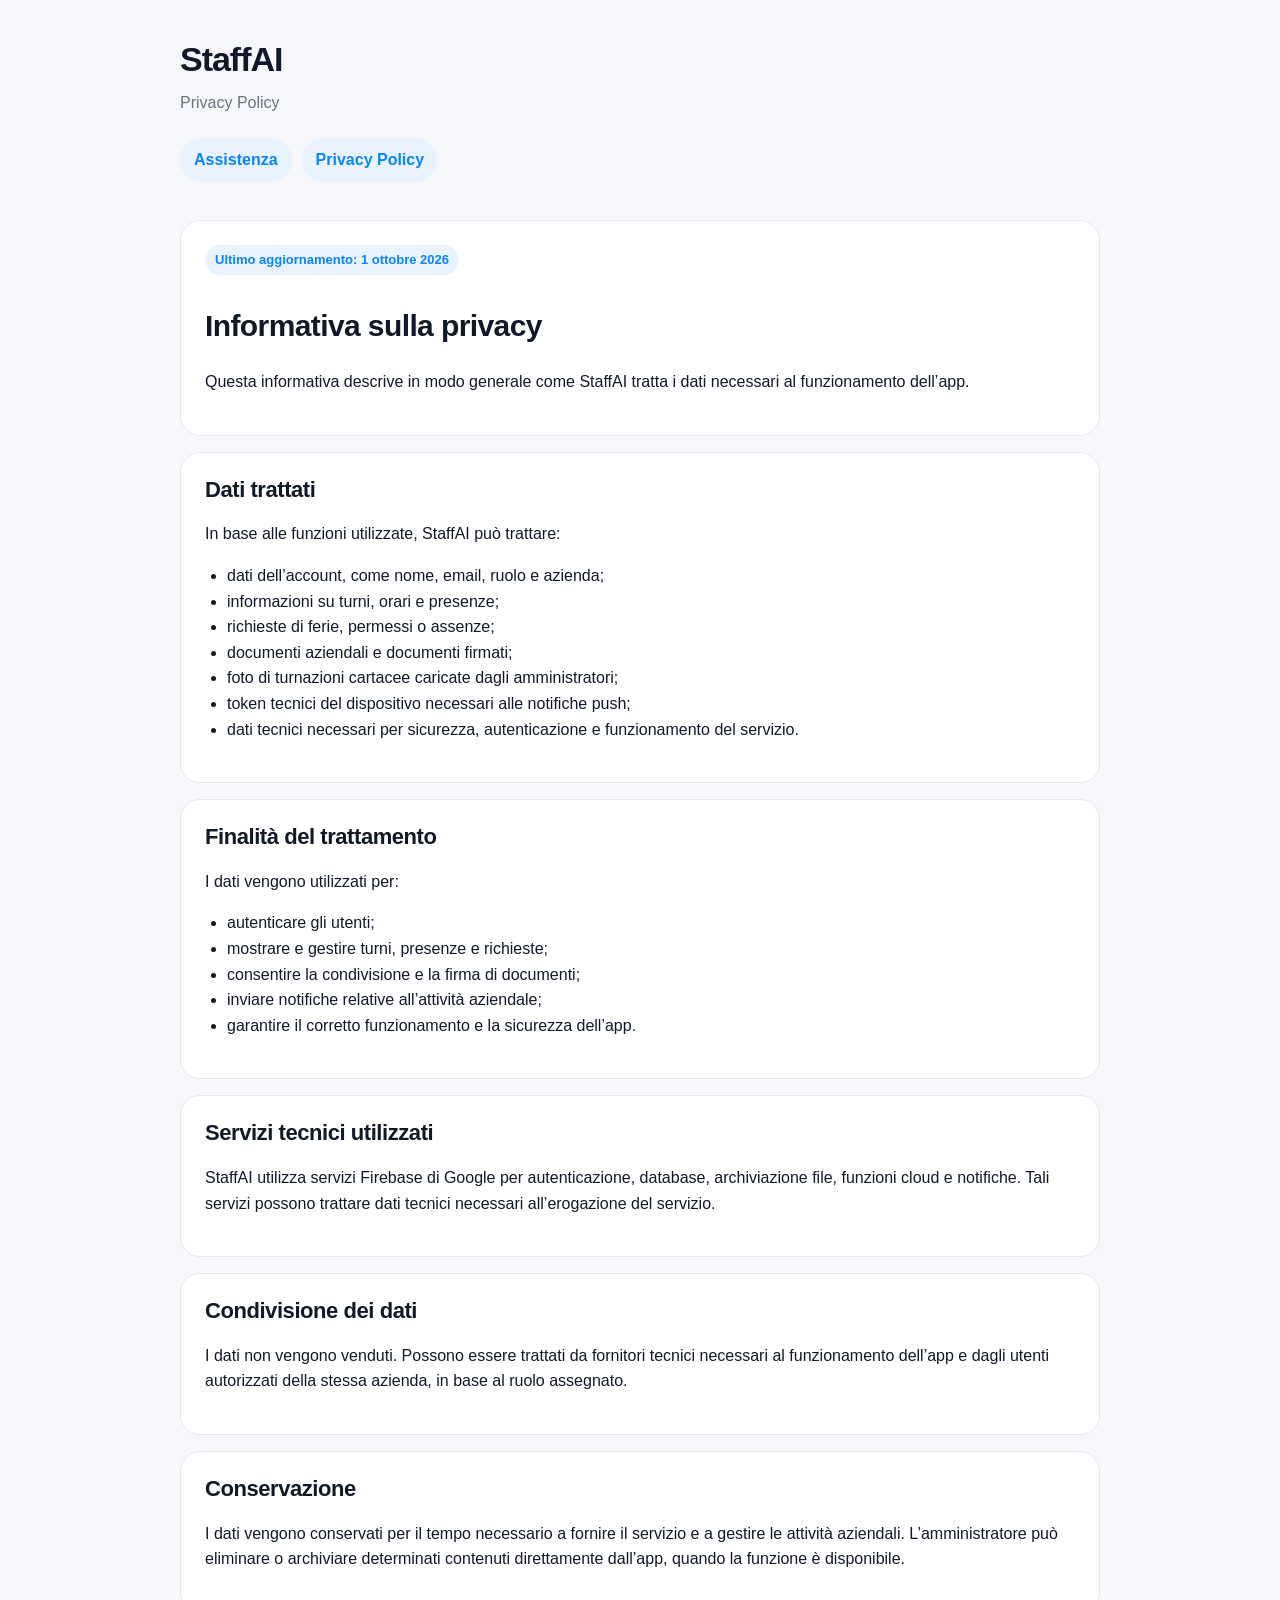
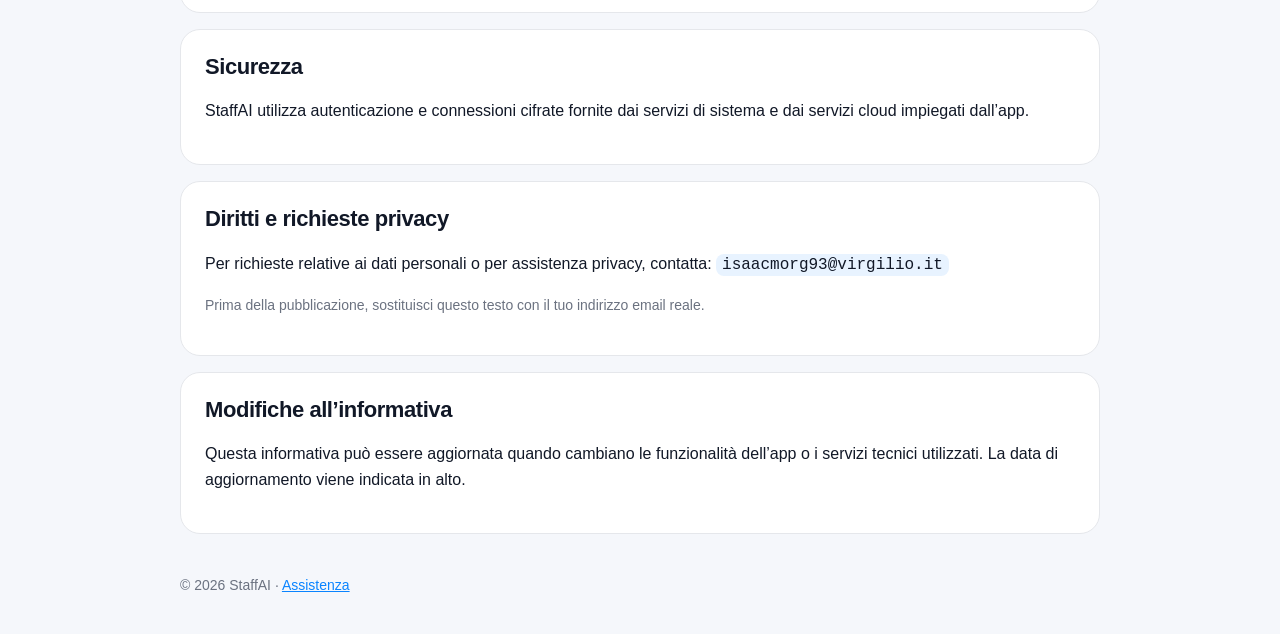
==== privacy.html @ e9c4e8e3 "Add files via upload" ====
<!doctype html>
<html lang="it">
<head>
  <meta charset="utf-8">
  <meta name="viewport" content="width=device-width, initial-scale=1">
  <title>StaffAI - Privacy Policy</title>
  <meta name="description" content="Informativa privacy di StaffAI.">
  <link rel="stylesheet" href="styles.css">
</head>
<body>
  <div class="container">
    <header>
      <div class="brand">StaffAI</div>
      <div class="subtitle">Privacy Policy</div>
      <nav>
        <a href="index.html">Assistenza</a>
        <a href="privacy.html">Privacy Policy</a>
      </nav>
    </header>

    <main>
      <section class="card">
        <span class="badge">Ultimo aggiornamento: 1 ottobre 2026</span>
        <h1>Informativa sulla privacy</h1>
        <p>
          Questa informativa descrive in modo generale come StaffAI tratta i dati
          necessari al funzionamento dell’app.
        </p>
      </section>

      <section class="card">
        <h2>Dati trattati</h2>
        <p>In base alle funzioni utilizzate, StaffAI può trattare:</p>
        <ul>
          <li>dati dell’account, come nome, email, ruolo e azienda;</li>
          <li>informazioni su turni, orari e presenze;</li>
          <li>richieste di ferie, permessi o assenze;</li>
          <li>documenti aziendali e documenti firmati;</li>
          <li>foto di turnazioni cartacee caricate dagli amministratori;</li>
          <li>token tecnici del dispositivo necessari alle notifiche push;</li>
          <li>dati tecnici necessari per sicurezza, autenticazione e funzionamento del servizio.</li>
        </ul>
      </section>

      <section class="card">
        <h2>Finalità del trattamento</h2>
        <p>I dati vengono utilizzati per:</p>
        <ul>
          <li>autenticare gli utenti;</li>
          <li>mostrare e gestire turni, presenze e richieste;</li>
          <li>consentire la condivisione e la firma di documenti;</li>
          <li>inviare notifiche relative all’attività aziendale;</li>
          <li>garantire il corretto funzionamento e la sicurezza dell’app.</li>
        </ul>
      </section>

      <section class="card">
        <h2>Servizi tecnici utilizzati</h2>
        <p>
          StaffAI utilizza servizi Firebase di Google per autenticazione,
          database, archiviazione file, funzioni cloud e notifiche.
          Tali servizi possono trattare dati tecnici necessari all’erogazione del servizio.
        </p>
      </section>

      <section class="card">
        <h2>Condivisione dei dati</h2>
        <p>
          I dati non vengono venduti. Possono essere trattati da fornitori tecnici
          necessari al funzionamento dell’app e dagli utenti autorizzati della stessa azienda,
          in base al ruolo assegnato.
        </p>
      </section>

      <section class="card">
        <h2>Conservazione</h2>
        <p>
          I dati vengono conservati per il tempo necessario a fornire il servizio
          e a gestire le attività aziendali. L’amministratore può eliminare o archiviare
          determinati contenuti direttamente dall’app, quando la funzione è disponibile.
        </p>
      </section>

      <section class="card">
        <h2>Sicurezza</h2>
        <p>
          StaffAI utilizza autenticazione e connessioni cifrate fornite dai servizi
          di sistema e dai servizi cloud impiegati dall’app.
        </p>
      </section>

      <section class="card">
        <h2>Diritti e richieste privacy</h2>
        <p>
          Per richieste relative ai dati personali o per assistenza privacy, contatta:
          <span class="email-placeholder">isaacmorg93@virgilio.it</span>
        </p>
        <p class="note">
          Prima della pubblicazione, sostituisci questo testo con il tuo indirizzo email reale.
        </p>
      </section>

      <section class="card">
        <h2>Modifiche all’informativa</h2>
        <p>
          Questa informativa può essere aggiornata quando cambiano le funzionalità dell’app
          o i servizi tecnici utilizzati. La data di aggiornamento viene indicata in alto.
        </p>
      </section>
    </main>

    <footer>
      © 2026 StaffAI · <a href="index.html">Assistenza</a>
    </footer>
  </div>
</body>
</html>
---- styles.css ----
:root {
  color-scheme: light dark;
  --bg: #f5f7fb;
  --card: #ffffff;
  --text: #111827;
  --muted: #6b7280;
  --border: #e5e7eb;
  --accent: #0a84ff;
  --accent-soft: #e8f3ff;
}

@media (prefers-color-scheme: dark) {
  :root {
    --bg: #0b0f14;
    --card: #111827;
    --text: #f9fafb;
    --muted: #9ca3af;
    --border: #253044;
    --accent-soft: #10253d;
  }
}

* { box-sizing: border-box; }

body {
  margin: 0;
  font-family: -apple-system, BlinkMacSystemFont, "SF Pro Text", "Segoe UI", sans-serif;
  background: var(--bg);
  color: var(--text);
  line-height: 1.6;
}

.container {
  width: min(920px, calc(100% - 32px));
  margin: 0 auto;
}

header {
  padding: 32px 0 12px;
}

.brand {
  font-size: 34px;
  font-weight: 800;
  letter-spacing: -0.03em;
}

.subtitle {
  color: var(--muted);
  margin-top: 4px;
}

nav {
  display: flex;
  gap: 10px;
  flex-wrap: wrap;
  margin: 22px 0 10px;
}

nav a {
  text-decoration: none;
  color: var(--accent);
  background: var(--accent-soft);
  border-radius: 999px;
  padding: 9px 14px;
  font-weight: 600;
}

.card {
  background: var(--card);
  border: 1px solid var(--border);
  border-radius: 20px;
  padding: 24px;
  margin: 16px 0;
}

h1, h2, h3 {
  line-height: 1.2;
  letter-spacing: -0.02em;
}

h1 { font-size: 30px; }
h2 { font-size: 22px; margin-top: 0; }

ul { padding-left: 22px; }

.badge {
  display: inline-block;
  font-size: 13px;
  font-weight: 700;
  color: var(--accent);
  background: var(--accent-soft);
  border-radius: 999px;
  padding: 5px 10px;
  margin-bottom: 8px;
}

.note {
  color: var(--muted);
  font-size: 14px;
}

.email-placeholder {
  font-family: ui-monospace, SFMono-Regular, Menlo, monospace;
  word-break: break-all;
  background: var(--accent-soft);
  border-radius: 8px;
  padding: 2px 6px;
}

footer {
  color: var(--muted);
  font-size: 14px;
  padding: 24px 0 40px;
}

a { color: var(--accent); }
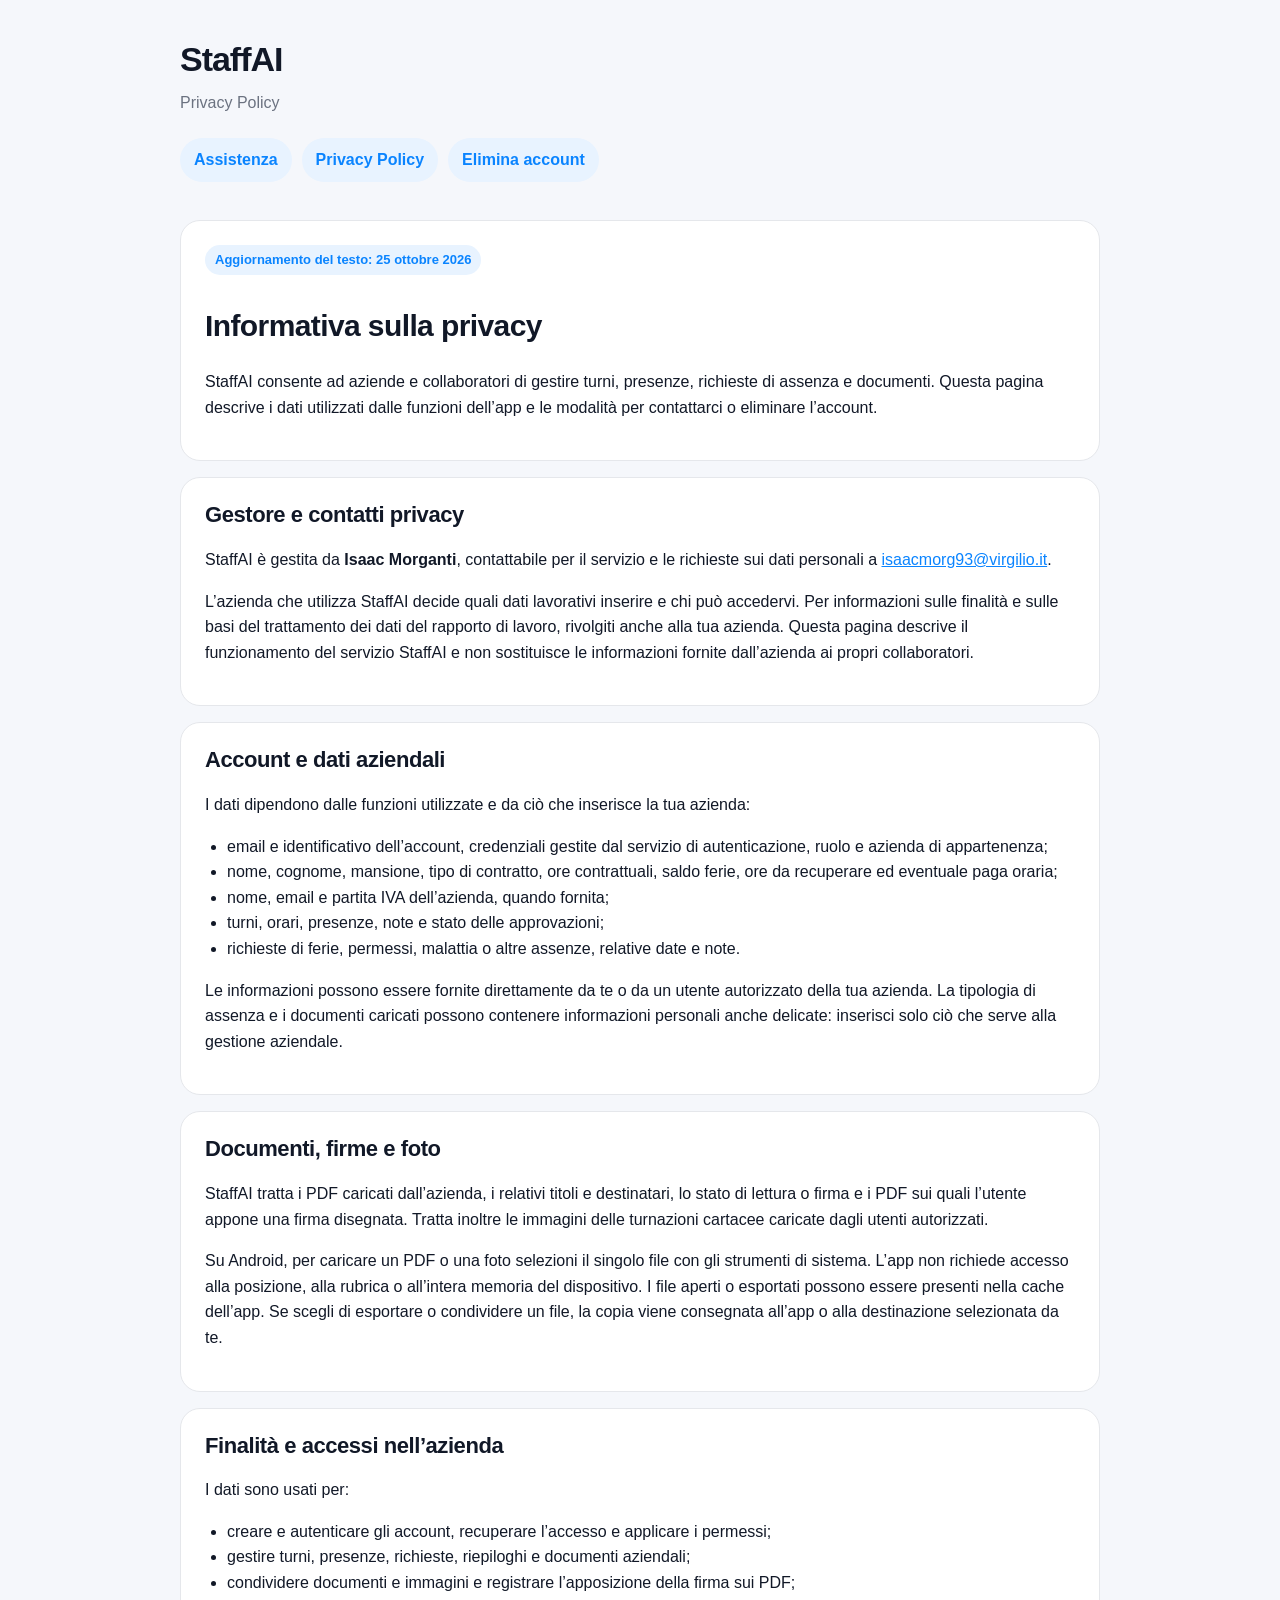
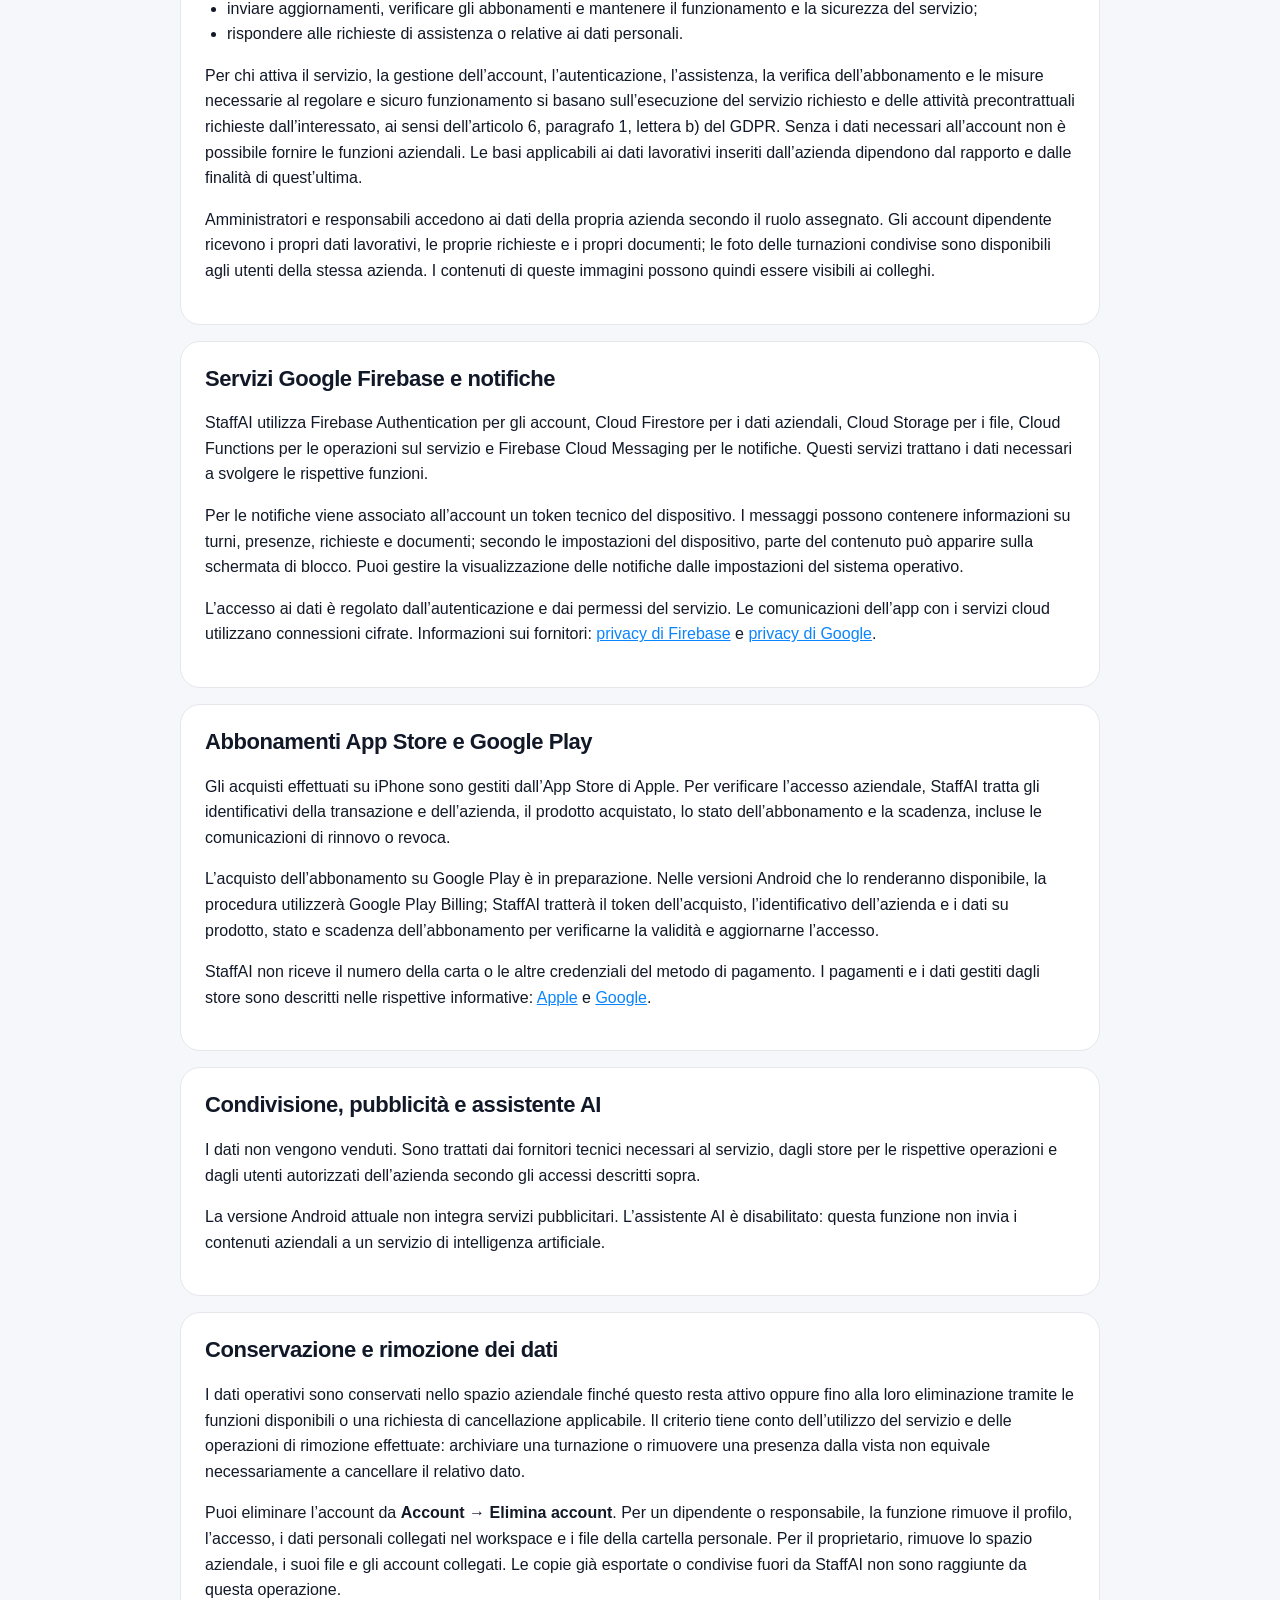
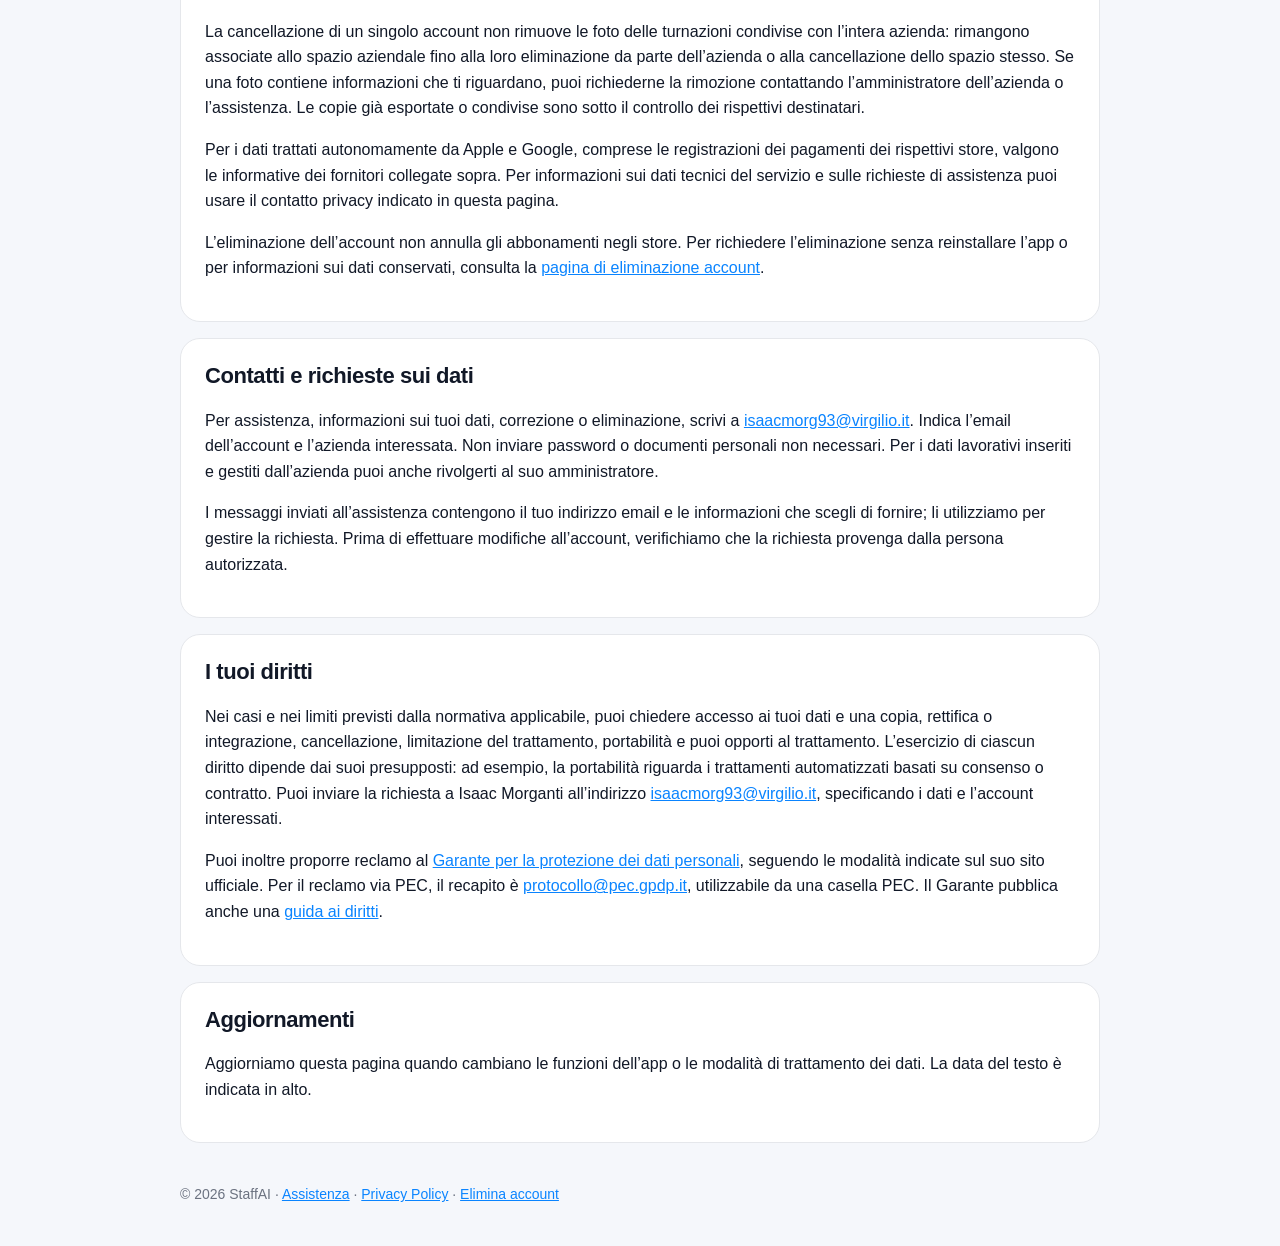
==== commit 1a715149: "Update StaffAI privacy and add account deletion instructions" ====
--- a/privacy.html
+++ b/privacy.html
@@ -4,7 +4,7 @@
   <meta charset="utf-8">
   <meta name="viewport" content="width=device-width, initial-scale=1">
   <title>StaffAI - Privacy Policy</title>
-  <meta name="description" content="Informativa privacy di StaffAI.">
+  <meta name="description" content="Come StaffAI tratta account, dati aziendali, documenti, notifiche e abbonamenti.">
   <link rel="stylesheet" href="styles.css">
 </head>
 <body>
@@ -15,102 +15,95 @@
       <nav>
         <a href="index.html">Assistenza</a>
         <a href="privacy.html">Privacy Policy</a>
+        <a href="delete-account.html">Elimina account</a>
       </nav>
     </header>
-
     <main>
-      <section class="card">
-        <span class="badge">Ultimo aggiornamento: 1 ottobre 2026</span>
-        <h1>Informativa sulla privacy</h1>
-        <p>
-          Questa informativa descrive in modo generale come StaffAI tratta i dati
-          necessari al funzionamento dell’app.
-        </p>
-      </section>
 
       <section class="card">
-        <h2>Dati trattati</h2>
-        <p>In base alle funzioni utilizzate, StaffAI può trattare:</p>
+        <span class="badge">Aggiornamento del testo: 25 ottobre 2026</span>
+        <h1>Informativa sulla privacy</h1>
+        <p>StaffAI consente ad aziende e collaboratori di gestire turni, presenze, richieste di assenza e documenti. Questa pagina descrive i dati utilizzati dalle funzioni dell’app e le modalità per contattarci o eliminare l’account.</p>
+      </section>
+      <section class="card">
+        <h2>Gestore e contatti privacy</h2>
+        <p>StaffAI è gestita da <strong>Isaac Morganti</strong>, contattabile per il servizio e le richieste sui dati personali a <a href="mailto:isaacmorg93@virgilio.it">isaacmorg93@virgilio.it</a>.</p>
+        <p>L’azienda che utilizza StaffAI decide quali dati lavorativi inserire e chi può accedervi. Per informazioni sulle finalità e sulle basi del trattamento dei dati del rapporto di lavoro, rivolgiti anche alla tua azienda. Questa pagina descrive il funzionamento del servizio StaffAI e non sostituisce le informazioni fornite dall’azienda ai propri collaboratori.</p>
+      </section>
+      <section class="card">
+        <h2>Account e dati aziendali</h2>
+        <p>I dati dipendono dalle funzioni utilizzate e da ciò che inserisce la tua azienda:</p>
         <ul>
-          <li>dati dell’account, come nome, email, ruolo e azienda;</li>
-          <li>informazioni su turni, orari e presenze;</li>
-          <li>richieste di ferie, permessi o assenze;</li>
-          <li>documenti aziendali e documenti firmati;</li>
-          <li>foto di turnazioni cartacee caricate dagli amministratori;</li>
-          <li>token tecnici del dispositivo necessari alle notifiche push;</li>
-          <li>dati tecnici necessari per sicurezza, autenticazione e funzionamento del servizio.</li>
+          <li>email e identificativo dell’account, credenziali gestite dal servizio di autenticazione, ruolo e azienda di appartenenza;</li>
+          <li>nome, cognome, mansione, tipo di contratto, ore contrattuali, saldo ferie, ore da recuperare ed eventuale paga oraria;</li>
+          <li>nome, email e partita IVA dell’azienda, quando fornita;</li>
+          <li>turni, orari, presenze, note e stato delle approvazioni;</li>
+          <li>richieste di ferie, permessi, malattia o altre assenze, relative date e note.</li>
         </ul>
+        <p>Le informazioni possono essere fornite direttamente da te o da un utente autorizzato della tua azienda. La tipologia di assenza e i documenti caricati possono contenere informazioni personali anche delicate: inserisci solo ciò che serve alla gestione aziendale.</p>
       </section>
-
       <section class="card">
-        <h2>Finalità del trattamento</h2>
-        <p>I dati vengono utilizzati per:</p>
+        <h2>Documenti, firme e foto</h2>
+        <p>StaffAI tratta i PDF caricati dall’azienda, i relativi titoli e destinatari, lo stato di lettura o firma e i PDF sui quali l’utente appone una firma disegnata. Tratta inoltre le immagini delle turnazioni cartacee caricate dagli utenti autorizzati.</p>
+        <p>Su Android, per caricare un PDF o una foto selezioni il singolo file con gli strumenti di sistema. L’app non richiede accesso alla posizione, alla rubrica o all’intera memoria del dispositivo. I file aperti o esportati possono essere presenti nella cache dell’app. Se scegli di esportare o condividere un file, la copia viene consegnata all’app o alla destinazione selezionata da te.</p>
+      </section>
+      <section class="card">
+        <h2>Finalità e accessi nell’azienda</h2>
+        <p>I dati sono usati per:</p>
         <ul>
-          <li>autenticare gli utenti;</li>
-          <li>mostrare e gestire turni, presenze e richieste;</li>
-          <li>consentire la condivisione e la firma di documenti;</li>
-          <li>inviare notifiche relative all’attività aziendale;</li>
-          <li>garantire il corretto funzionamento e la sicurezza dell’app.</li>
+          <li>creare e autenticare gli account, recuperare l’accesso e applicare i permessi;</li>
+          <li>gestire turni, presenze, richieste, riepiloghi e documenti aziendali;</li>
+          <li>condividere documenti e immagini e registrare l’apposizione della firma sui PDF;</li>
+          <li>inviare aggiornamenti, verificare gli abbonamenti e mantenere il funzionamento e la sicurezza del servizio;</li>
+          <li>rispondere alle richieste di assistenza o relative ai dati personali.</li>
         </ul>
+        <p>Per chi attiva il servizio, la gestione dell’account, l’autenticazione, l’assistenza, la verifica dell’abbonamento e le misure necessarie al regolare e sicuro funzionamento si basano sull’esecuzione del servizio richiesto e delle attività precontrattuali richieste dall’interessato, ai sensi dell’articolo 6, paragrafo 1, lettera b) del GDPR. Senza i dati necessari all’account non è possibile fornire le funzioni aziendali. Le basi applicabili ai dati lavorativi inseriti dall’azienda dipendono dal rapporto e dalle finalità di quest’ultima.</p>
+        <p>Amministratori e responsabili accedono ai dati della propria azienda secondo il ruolo assegnato. Gli account dipendente ricevono i propri dati lavorativi, le proprie richieste e i propri documenti; le foto delle turnazioni condivise sono disponibili agli utenti della stessa azienda. I contenuti di queste immagini possono quindi essere visibili ai colleghi.</p>
       </section>
-
       <section class="card">
-        <h2>Servizi tecnici utilizzati</h2>
-        <p>
-          StaffAI utilizza servizi Firebase di Google per autenticazione,
-          database, archiviazione file, funzioni cloud e notifiche.
-          Tali servizi possono trattare dati tecnici necessari all’erogazione del servizio.
-        </p>
+        <h2>Servizi Google Firebase e notifiche</h2>
+        <p>StaffAI utilizza Firebase Authentication per gli account, Cloud Firestore per i dati aziendali, Cloud Storage per i file, Cloud Functions per le operazioni sul servizio e Firebase Cloud Messaging per le notifiche. Questi servizi trattano i dati necessari a svolgere le rispettive funzioni.</p>
+        <p>Per le notifiche viene associato all’account un token tecnico del dispositivo. I messaggi possono contenere informazioni su turni, presenze, richieste e documenti; secondo le impostazioni del dispositivo, parte del contenuto può apparire sulla schermata di blocco. Puoi gestire la visualizzazione delle notifiche dalle impostazioni del sistema operativo.</p>
+        <p>L’accesso ai dati è regolato dall’autenticazione e dai permessi del servizio. Le comunicazioni dell’app con i servizi cloud utilizzano connessioni cifrate. Informazioni sui fornitori: <a href="https://firebase.google.com/support/privacy">privacy di Firebase</a> e <a href="https://policies.google.com/privacy?hl=it">privacy di Google</a>.</p>
       </section>
-
       <section class="card">
-        <h2>Condivisione dei dati</h2>
-        <p>
-          I dati non vengono venduti. Possono essere trattati da fornitori tecnici
-          necessari al funzionamento dell’app e dagli utenti autorizzati della stessa azienda,
-          in base al ruolo assegnato.
-        </p>
+        <h2>Abbonamenti App Store e Google Play</h2>
+        <p>Gli acquisti effettuati su iPhone sono gestiti dall’App Store di Apple. Per verificare l’accesso aziendale, StaffAI tratta gli identificativi della transazione e dell’azienda, il prodotto acquistato, lo stato dell’abbonamento e la scadenza, incluse le comunicazioni di rinnovo o revoca.</p>
+        <p>L’acquisto dell’abbonamento su Google Play è in preparazione. Nelle versioni Android che lo renderanno disponibile, la procedura utilizzerà Google Play Billing; StaffAI tratterà il token dell’acquisto, l’identificativo dell’azienda e i dati su prodotto, stato e scadenza dell’abbonamento per verificarne la validità e aggiornarne l’accesso.</p>
+        <p>StaffAI non riceve il numero della carta o le altre credenziali del metodo di pagamento. I pagamenti e i dati gestiti dagli store sono descritti nelle rispettive informative: <a href="https://www.apple.com/legal/privacy/it/">Apple</a> e <a href="https://policies.google.com/privacy?hl=it">Google</a>.</p>
       </section>
-
       <section class="card">
-        <h2>Conservazione</h2>
-        <p>
-          I dati vengono conservati per il tempo necessario a fornire il servizio
-          e a gestire le attività aziendali. L’amministratore può eliminare o archiviare
-          determinati contenuti direttamente dall’app, quando la funzione è disponibile.
-        </p>
+        <h2>Condivisione, pubblicità e assistente AI</h2>
+        <p>I dati non vengono venduti. Sono trattati dai fornitori tecnici necessari al servizio, dagli store per le rispettive operazioni e dagli utenti autorizzati dell’azienda secondo gli accessi descritti sopra.</p>
+        <p>La versione Android attuale non integra servizi pubblicitari. L’assistente AI è disabilitato: questa funzione non invia i contenuti aziendali a un servizio di intelligenza artificiale.</p>
       </section>
-
       <section class="card">
-        <h2>Sicurezza</h2>
-        <p>
-          StaffAI utilizza autenticazione e connessioni cifrate fornite dai servizi
-          di sistema e dai servizi cloud impiegati dall’app.
-        </p>
+        <h2>Conservazione e rimozione dei dati</h2>
+        <p>I dati operativi sono conservati nello spazio aziendale finché questo resta attivo oppure fino alla loro eliminazione tramite le funzioni disponibili o una richiesta di cancellazione applicabile. Il criterio tiene conto dell’utilizzo del servizio e delle operazioni di rimozione effettuate: archiviare una turnazione o rimuovere una presenza dalla vista non equivale necessariamente a cancellare il relativo dato.</p>
+        <p>Puoi eliminare l’account da <strong>Account → Elimina account</strong>. Per un dipendente o responsabile, la funzione rimuove il profilo, l’accesso, i dati personali collegati nel workspace e i file della cartella personale. Per il proprietario, rimuove lo spazio aziendale, i suoi file e gli account collegati. Le copie già esportate o condivise fuori da StaffAI non sono raggiunte da questa operazione.</p>
+        <p>La cancellazione di un singolo account non rimuove le foto delle turnazioni condivise con l’intera azienda: rimangono associate allo spazio aziendale fino alla loro eliminazione da parte dell’azienda o alla cancellazione dello spazio stesso. Se una foto contiene informazioni che ti riguardano, puoi richiederne la rimozione contattando l’amministratore dell’azienda o l’assistenza. Le copie già esportate o condivise sono sotto il controllo dei rispettivi destinatari.</p>
+        <p>Per i dati trattati autonomamente da Apple e Google, comprese le registrazioni dei pagamenti dei rispettivi store, valgono le informative dei fornitori collegate sopra. Per informazioni sui dati tecnici del servizio e sulle richieste di assistenza puoi usare il contatto privacy indicato in questa pagina.</p>
+        <p>L’eliminazione dell’account non annulla gli abbonamenti negli store. Per richiedere l’eliminazione senza reinstallare l’app o per informazioni sui dati conservati, consulta la <a href="delete-account.html">pagina di eliminazione account</a>.</p>
       </section>
-
       <section class="card">
-        <h2>Diritti e richieste privacy</h2>
-        <p>
-          Per richieste relative ai dati personali o per assistenza privacy, contatta:
-          <span class="email-placeholder">isaacmorg93@virgilio.it</span>
-        </p>
-        <p class="note">
-          Prima della pubblicazione, sostituisci questo testo con il tuo indirizzo email reale.
-        </p>
+        <h2>Contatti e richieste sui dati</h2>
+        <p>Per assistenza, informazioni sui tuoi dati, correzione o eliminazione, scrivi a <a href="mailto:isaacmorg93@virgilio.it">isaacmorg93@virgilio.it</a>. Indica l’email dell’account e l’azienda interessata. Non inviare password o documenti personali non necessari. Per i dati lavorativi inseriti e gestiti dall’azienda puoi anche rivolgerti al suo amministratore.</p>
+        <p>I messaggi inviati all’assistenza contengono il tuo indirizzo email e le informazioni che scegli di fornire; li utilizziamo per gestire la richiesta. Prima di effettuare modifiche all’account, verifichiamo che la richiesta provenga dalla persona autorizzata.</p>
       </section>
-
       <section class="card">
-        <h2>Modifiche all’informativa</h2>
-        <p>
-          Questa informativa può essere aggiornata quando cambiano le funzionalità dell’app
-          o i servizi tecnici utilizzati. La data di aggiornamento viene indicata in alto.
-        </p>
+        <h2>I tuoi diritti</h2>
+        <p>Nei casi e nei limiti previsti dalla normativa applicabile, puoi chiedere accesso ai tuoi dati e una copia, rettifica o integrazione, cancellazione, limitazione del trattamento, portabilità e puoi opporti al trattamento. L’esercizio di ciascun diritto dipende dai suoi presupposti: ad esempio, la portabilità riguarda i trattamenti automatizzati basati su consenso o contratto. Puoi inviare la richiesta a Isaac Morganti all’indirizzo <a href="mailto:isaacmorg93@virgilio.it">isaacmorg93@virgilio.it</a>, specificando i dati e l’account interessati.</p>
+        <p>Puoi inoltre proporre reclamo al <a href="https://www.garanteprivacy.it/diritti/come-agire-per-tutelare-i-tuoi-dati-personali/reclamo">Garante per la protezione dei dati personali</a>, seguendo le modalità indicate sul suo sito ufficiale. Per il reclamo via PEC, il recapito è <a href="mailto:protocollo@pec.gpdp.it">protocollo@pec.gpdp.it</a>, utilizzabile da una casella PEC. Il Garante pubblica anche una <a href="https://www.garanteprivacy.it/it/home/i-miei-diritti/diritti">guida ai diritti</a>.</p>
+      </section>
+      <section class="card">
+        <h2>Aggiornamenti</h2>
+        <p>Aggiorniamo questa pagina quando cambiano le funzioni dell’app o le modalità di trattamento dei dati. La data del testo è indicata in alto.</p>
       </section>
     </main>
-
     <footer>
-      © 2026 StaffAI · <a href="index.html">Assistenza</a>
+      © 2026 StaffAI · <a href="index.html">Assistenza</a> ·
+      <a href="privacy.html">Privacy Policy</a> ·
+      <a href="delete-account.html">Elimina account</a>
     </footer>
   </div>
 </body>
